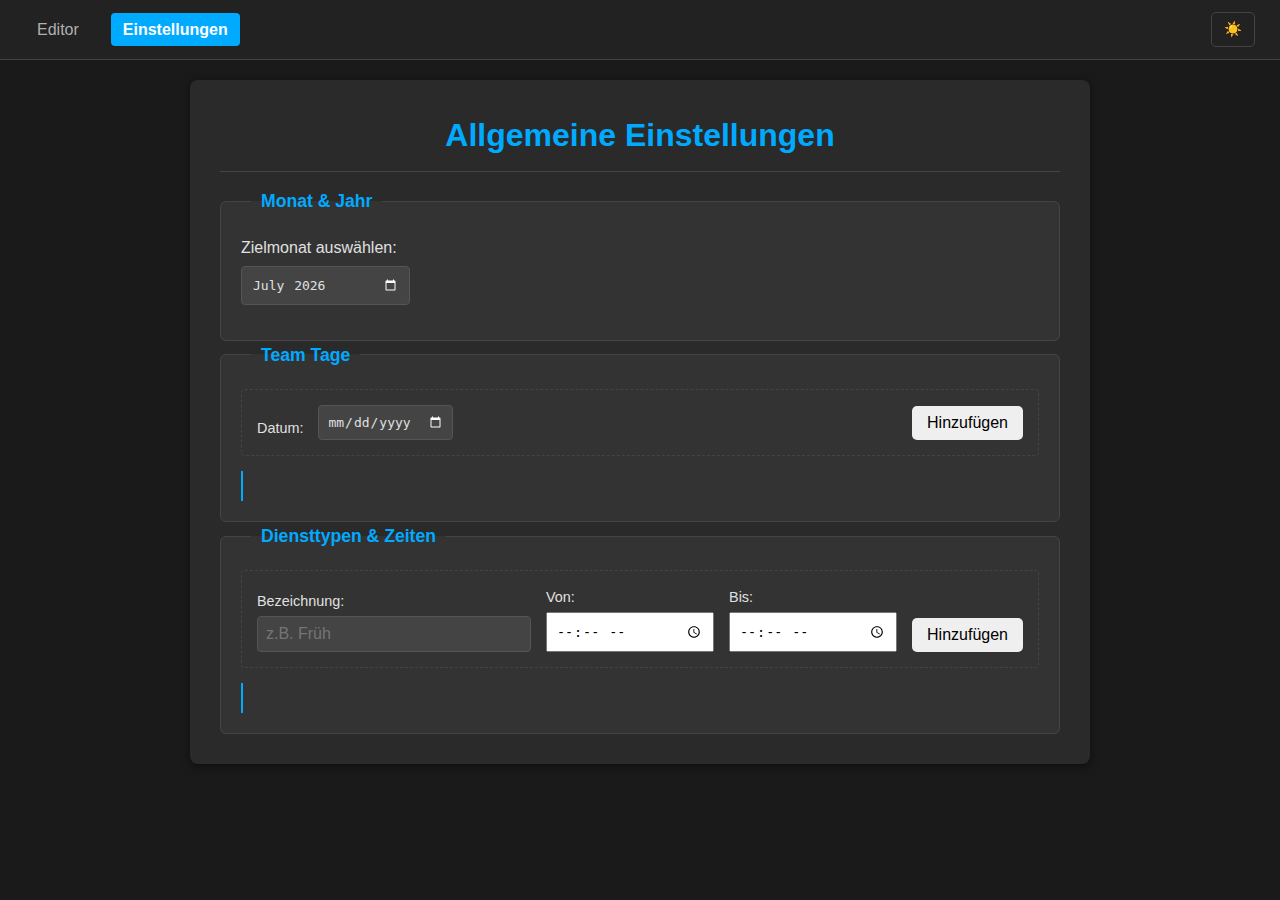
==== Büro/dienstplan/settings.html @ ad6ef198 "added settings" ====
<!DOCTYPE html>
<html lang="de">
<head>
    <meta charset="UTF-8">
    <meta name="viewport" content="width=device-width, initial-scale=1.0">
    <!-- Changed Title -->
    <title>JSON Editor - Allgemeine Einstellungen</title>
    <link rel="stylesheet" href="./style.css">
    <!-- Include theme handling script early -->
    <script>
        const savedTheme = localStorage.getItem('theme') || 'dark';
        document.documentElement.className = savedTheme + '-theme';
    </script>
</head>
<body>

    <nav class="navbar">
        <ul class="nav-links">
            <li><a href="index.html">Editor</a></li>
            <!-- Updated Link and Active Class -->
            <li><a href="settings.html" class="active">Einstellungen</a></li>
        </ul>
        <button id="theme-toggle-btn" class="theme-toggle" aria-label="Toggle Dark Mode">
             <!-- Icon/Text set by global script.js -->
        </button>
    </nav>

    <div class="content-container"> <!-- Re-using content container style -->
        <h1>Allgemeine Einstellungen</h1>

        <!-- Month/Year Selection -->
        <fieldset>
            <legend>Monat & Jahr</legend>
            <div class="form-group">
                <label for="setting-month-year">Zielmonat auswählen:</label>
                <input type="month" id="setting-month-year">
            </div>
        </fieldset>

        <!-- Team Tage -->
        <fieldset>
            <legend>Team Tage</legend>
            <div class="settings-input-area"> <!-- New class for styling if needed -->
                <label for="team-day-input">Datum:</label>
                <input type="date" id="team-day-input">
                <span class="date-error" id="team-day-error"></span> <!-- Error span -->
                <button type="button" id="add-team-day-btn" class="add-item-btn">Hinzufügen</button>
            </div>
            <div class="settings-list-area" id="team-days-list">
                <!-- Added team days will appear here -->
            </div>
        </fieldset>

        <!-- Diensttypen und Zeiten -->
        <fieldset>
            <legend>Diensttypen & Zeiten</legend>
            <div class="settings-input-area shift-type-inputs"> <!-- New class for styling -->
                <div class="form-group">
                    <label for="shift-label-input">Bezeichnung:</label>
                    <input type="text" id="shift-label-input" placeholder="z.B. Früh">
                </div>
                <div class="form-group">
                    <label for="shift-start-time-input">Von:</label>
                    <input type="time" id="shift-start-time-input">
                </div>
                <div class="form-group">
                    <label for="shift-end-time-input">Bis:</label>
                    <input type="time" id="shift-end-time-input">
                </div>
                 <span class="date-error" id="shift-type-error"></span> <!-- Error span -->
                <button type="button" id="add-shift-type-btn" class="add-item-btn">Hinzufügen</button>
            </div>
            <div class="settings-list-area" id="shift-types-list">
                <!-- Added shift types will appear here -->
            </div>
        </fieldset>

    </div>

    <!-- Global script for theme toggle MUST BE FIRST -->
    <script src="script.js"></script>
    <!-- Page-specific script DEFER ensures DOM is ready -->
    <script src="settings.js" defer></script>
</body>
</html>
---- Büro/dienstplan/style.css ----
/* Basic Reset */
* {
    box-sizing: border-box;
    margin: 0;
    padding: 0;
}

/* --- THEME VARIABLES --- */
:root {
    --transition-speed: 0.3s;
}

/* --- BASE STYLES (Common to both themes) --- */
html {
    font-family: -apple-system, BlinkMacSystemFont, "Segoe UI", Roboto, Helvetica, Arial, sans-serif;
    line-height: 1.6;
    /* Smooth transitions for theme changes */
    transition: background-color var(--transition-speed) ease, color var(--transition-speed) ease;
}

body {
     padding-top: 60px; /* Account for fixed navbar height */
     background-color: var(--bg-color);
     color: var(--text-color);
}

/* --- NAVBAR STYLES --- */
.navbar {
    background-color: var(--navbar-bg);
    padding: 0 25px;
    position: fixed; /* Make navbar fixed */
    top: 0;
    left: 0;
    width: 100%;
    height: 60px; /* Fixed height */
    display: flex;
    justify-content: space-between;
    align-items: center;
    border-bottom: 1px solid var(--border-color);
    z-index: 1000; /* Ensure navbar stays on top */
     transition: background-color var(--transition-speed) ease, border-color var(--transition-speed) ease;
}

.nav-links {
    list-style: none;
    display: flex;
    gap: 20px;
}

.nav-links a {
    color: var(--link-color);
    text-decoration: none;
    font-weight: 500;
    padding: 8px 12px;
    border-radius: 4px;
    transition: background-color var(--transition-speed) ease, color var(--transition-speed) ease;
}

.nav-links a:hover {
    background-color: var(--link-hover-bg);
    color: var(--link-hover-color);
}

.nav-links a.active {
    background-color: var(--accent-color);
    color: var(--accent-text-color);
    font-weight: bold;
}

.theme-toggle {
    background: none;
    border: 1px solid var(--border-color);
    color: var(--text-color);
    padding: 8px 12px;
    border-radius: 5px;
    cursor: pointer;
    font-size: 0.9em;
    transition: background-color var(--transition-speed) ease, color var(--transition-speed) ease, border-color var(--transition-speed) ease;
}

.theme-toggle:hover {
     background-color: var(--button-hover-bg);
     border-color: var(--accent-color);
}


/* --- DARK THEME (Default or .dark-theme) --- */
html.dark-theme {
    --bg-color: #1a1a1a;
    --text-color: #e0e0e0;
    --navbar-bg: #222;
    --border-color: #444;
    --container-bg: #2a2a2a;
    --fieldset-bg: #333;
    --input-bg: #444;
    --input-border: #555;
    --input-invalid-border: #dc3545; /* Red for invalid */
    --error-text-color: #ff6666; /* Lighter red for dark theme */
    --button-hover-bg: #383838;
    --link-color: #b0b0b0;
    --link-hover-bg: #444;
    --link-hover-color: #fff;
    --accent-color: #00aaff;
    --accent-text-color: #ffffff;
    --code-bg: #111;
    --code-color: #f0f0f0;
    --shadow-color: rgba(0, 0, 0, 0.5);
    --date-picker-scheme: dark;
    --list-item-bg: #3a3a3a;
    --list-item-border: #555;

    /* Arbeitstag Button Colors */
    --arbeitstag-btn-bg: #555;
    --arbeitstag-btn-text: #ccc;
    --arbeitstag-btn-border: #666;
    --arbeitstag-btn-hover-bg: #666;
    --arbeitstag-btn-active-bg: var(--accent-color);
    --arbeitstag-btn-active-text: var(--accent-text-color);
    --arbeitstag-btn-active-border: var(--accent-color);
    --arbeitstag-btn-active-hover-bg: #0088dd; /* Slightly darker accent */

    /* Other Button specific colors */
    --btn-add-bg: #007bff;
    --btn-add-hover-bg: #0056b3;
    --btn-add-text: white;
    --btn-remove-bg: #dc3545;
    --btn-remove-hover-bg: #c82333;
    --btn-remove-text: white;
    --btn-load-bg: #ffc107;
    --btn-load-hover-bg: #e0a800;
    --btn-load-text: #333;
    --btn-export-bg: #28a745;
    --btn-export-hover-bg: #218838;
    --btn-export-text: white;
}

/* --- LIGHT THEME --- */
html.light-theme {
    --bg-color: #f4f4f4;
    --text-color: #333;
    --navbar-bg: #ffffff;
    --border-color: #ddd;
    --container-bg: #ffffff;
    --fieldset-bg: #f9f9f9;
    --input-bg: #ffffff;
    --input-border: #ccc;
    --input-invalid-border: #dc3545; /* Red for invalid */
    --error-text-color: #dc3545; /* Standard red for light theme */
    --button-hover-bg: #e9e9e9;
    --link-color: #007bff;
    --link-hover-bg: #e9ecef;
    --link-hover-color: #0056b3;
    --accent-color: #007bff;
    --accent-text-color: #ffffff;
    --code-bg: #eef;
    --code-color: #333;
    --shadow-color: rgba(0, 0, 0, 0.1);
    --date-picker-scheme: light;
    --list-item-bg: #f0f0f0;
    --list-item-border: #e0e0e0;

     /* Arbeitstag Button Colors */
    --arbeitstag-btn-bg: #e9ecef;
    --arbeitstag-btn-text: #495057;
    --arbeitstag-btn-border: #ced4da;
    --arbeitstag-btn-hover-bg: #dee2e6;
    --arbeitstag-btn-active-bg: var(--accent-color);
    --arbeitstag-btn-active-text: var(--accent-text-color);
    --arbeitstag-btn-active-border: var(--accent-color);
    --arbeitstag-btn-active-hover-bg: #0056b3; /* Slightly darker accent */

     /* Other Button specific colors */
    --btn-add-bg: #007bff;
    --btn-add-hover-bg: #0056b3;
    --btn-add-text: white;
    --btn-remove-bg: #dc3545;
    --btn-remove-hover-bg: #c82333;
    --btn-remove-text: white;
    --btn-load-bg: #ffc107;
    --btn-load-hover-bg: #e0a800;
    --btn-load-text: #333;
    --btn-export-bg: #28a745;
    --btn-export-hover-bg: #218838;
    --btn-export-text: white;
}


/* --- CONTENT STYLING (Using CSS Variables) --- */

/* General Container Styling (for index.html) */
.editor-container {
    max-width: 800px;
    margin: 20px auto;
    padding: 30px;
    background-color: var(--container-bg);
    border-radius: 8px;
    box-shadow: 0 4px 15px var(--shadow-color);
    transition: background-color var(--transition-speed) ease, box-shadow var(--transition-speed) ease;
}

/* General Container Styling (for placeholder.html) */
.content-container {
    max-width: 900px;
    margin: 20px auto;
    padding: 30px;
    background-color: var(--container-bg);
    border-radius: 8px;
    box-shadow: 0 2px 10px var(--shadow-color);
     transition: background-color var(--transition-speed) ease, box-shadow var(--transition-speed) ease;
}
.content-container h1 { /* Style heading on placeholder */
     color: var(--accent-color);
     margin-bottom: 15px;
     border-bottom: 1px solid var(--border-color);
     padding-bottom: 10px;
}

/* Headings */
h1 {
    color: var(--accent-color);
    border-bottom: 1px solid var(--border-color);
    padding-bottom: 10px;
    margin-bottom: 20px;
    text-align: center;
    transition: color var(--transition-speed) ease, border-color var(--transition-speed) ease;
}
h2 { /* General H2 styling if needed */
    color: var(--accent-color);
    border-bottom: 1px solid var(--border-color);
    padding-bottom: 10px;
    margin-bottom: 20px;
    text-align: center;
    transition: color var(--transition-speed) ease, border-color var(--transition-speed) ease;
    margin-top: 30px;
    font-size: 1.2em;
}


/* Form Styling */
form {
    display: flex;
    flex-direction: column;
    gap: 25px;
}

fieldset {
    border: 1px solid var(--border-color);
    padding: 20px;
    border-radius: 6px;
    background-color: var(--fieldset-bg);
    transition: background-color var(--transition-speed) ease, border-color var(--transition-speed) ease;
}

legend {
    font-weight: bold;
    color: var(--accent-color);
    padding: 0 10px;
    margin-left: 10px;
    font-size: 1.1em;
    transition: color var(--transition-speed) ease;
}

.form-group {
    margin-bottom: 15px;
}

label {
    display: block;
    margin-bottom: 5px;
    font-weight: 500;
    color: var(--text-color);
     transition: color var(--transition-speed) ease;
}

input[type="text"],
input[type="number"],
input[type="date"] {
    /* Applied specifically where needed now */
    padding: 10px;
    border: 1px solid var(--input-border);
    background-color: var(--input-bg);
    color: var(--text-color);
    border-radius: 4px;
    box-sizing: border-box;
    font-size: 1em;
    transition: background-color var(--transition-speed) ease, color var(--transition-speed) ease, border-color var(--transition-speed) ease;
}
input[type="text"], input[type="number"] {
     width: calc(100% - 22px); /* Maintain for basic inputs */
}

input[type="date"] {
    color-scheme: var(--date-picker-scheme);
}

/* Style for invalid date inputs */
input.invalid-date {
    border-color: var(--input-invalid-border) !important;
}


/* Arbeitstage Buttons Styling */
.arbeitstage-buttons {
    display: flex;
    flex-wrap: wrap;
    gap: 10px;
    padding-top: 10px;
}

.arbeitstag-btn {
    padding: 8px 15px;
    border: 1px solid var(--arbeitstag-btn-border);
    background-color: var(--arbeitstag-btn-bg);
    color: var(--arbeitstag-btn-text);
    border-radius: 20px;
    cursor: pointer;
    font-size: 0.9em;
    font-weight: 500;
    min-width: 50px;
    text-align: center;
    transition: background-color 0.2s ease, color 0.2s ease, border-color 0.2s ease, transform 0.1s ease;
    user-select: none;
}

.arbeitstag-btn:hover {
    background-color: var(--arbeitstag-btn-hover-bg);
    transform: translateY(-1px);
}

.arbeitstag-btn.active {
    background-color: var(--arbeitstag-btn-active-bg);
    color: var(--arbeitstag-btn-active-text);
    border-color: var(--arbeitstag-btn-active-border);
    font-weight: bold;
}

.arbeitstag-btn.active:hover {
    background-color: var(--arbeitstag-btn-active-hover-bg);
}


/* --- Date Range Input Area & List Area Styling --- */

.date-range-input-area {
    display: flex;
    flex-wrap: wrap;
    align-items: center;
    gap: 10px;
    margin-bottom: 15px;
    padding: 10px;
    border: 1px dashed var(--border-color);
    border-radius: 4px;
}

.date-range-input-area label {
    margin-bottom: 0;
    white-space: nowrap;
    flex-shrink: 0;
}

.date-range-input-area input[type="date"] {
    flex-grow: 1;
    min-width: 130px;
    width: auto;
}

/* Adjust single date input area */
.date-range-input-area.single-date input[type="date"] {
    flex-grow: 0; /* Don't let it grow excessively */
    width: 160px; /* Set a reasonable width */
}

.date-range-input-area .add-item-btn {
    background-color: var(--btn-add-bg);
    color: var(--btn-add-text);
    padding: 8px 15px;
    font-size: 0.9em;
    margin-left: auto;
    flex-shrink: 0;
}
.date-range-input-area .add-item-btn:hover {
    background-color: var(--btn-add-hover-bg);
}


/* Error message styling for Input Area */
.date-range-input-area .date-error {
    color: var(--error-text-color);
    font-size: 0.8em;
    display: none;
    width: 100%;
    text-align: left;
    padding-left: 15px;
    margin-top: 3px;
    flex-basis: 100%;
    order: 5;
}


/* List Area Styling */
.date-range-list-area {
    display: flex;
    flex-direction: column;
    gap: 8px;
    margin-top: 10px;
    padding-left: 10px;
    border-left: 2px solid var(--accent-color);
    min-height: 20px;
}

/* Styling for each added item in the list */
.added-date-item {
    display: flex;
    align-items: center;
    justify-content: space-between;
    gap: 15px;
    padding: 8px 12px;
    background-color: var(--list-item-bg);
    border: 1px solid var(--list-item-border);
    border-radius: 4px;
    font-size: 0.95em;
}

.added-date-item span {
    white-space: nowrap;
}

.added-date-item .remove-item-btn {
    background-color: var(--btn-remove-bg);
    color: var(--btn-remove-text);
    padding: 4px 8px;
    font-size: 0.8em;
    flex-shrink: 0;
    border-radius: 3px;
}
.added-date-item .remove-item-btn:hover {
    background-color: var(--btn-remove-hover-bg);
}


/* --- General Buttons --- */
button { /* General button reset */
    padding: 10px 18px;
    border: none;
    border-radius: 5px;
    cursor: pointer;
    font-size: 1em;
    transition: background-color 0.2s ease, color 0.2s ease, opacity 0.2s ease;
    font-weight: 500;
}
button:hover {
     transform: none; /* Reset any global transforms */
}

/* Keep specific styles for action buttons */
.actions {
    display: flex;
    justify-content: center;
    gap: 15px;
    flex-wrap: wrap;
    margin-top: 20px;
}

button.load-btn {
    background-color: var(--btn-load-bg);
    color: var(--btn-load-text);
    padding: 12px 25px;
    font-size: 1.1em;
    min-width: 150px;
    border-radius: 5px;
}
button.load-btn:hover { background-color: var(--btn-load-hover-bg); }

button.export-btn {
    background-color: var(--btn-export-bg);
    color: var(--btn-export-text);
    padding: 12px 25px;
    font-size: 1.1em;
    min-width: 150px;
    border-radius: 5px;
}
button.export-btn:hover { background-color: var(--btn-export-hover-bg); }

/* --- Settings Page Specific Styles --- */

/* Container for input elements + button in settings */
.settings-input-area {
    display: flex;
    flex-wrap: wrap; /* Allow wrapping on smaller screens */
    align-items: flex-end; /* Align items based on their bottom edge */
    gap: 15px; /* Spacing between elements */
    padding: 15px;
    border: 1px dashed var(--border-color);
    border-radius: 4px;
    margin-bottom: 15px;
}

/* Allow labels and inputs to be grouped vertically */
.settings-input-area .form-group {
    display: flex;
    flex-direction: column;
    gap: 3px;
    margin-bottom: 0; /* Remove default margin */
    flex-grow: 1; /* Allow input groups to grow */
}

.settings-input-area label {
    margin-bottom: 0;
    font-size: 0.9em;
    white-space: nowrap;
}

.settings-input-area input[type="date"],
.settings-input-area input[type="time"],
.settings-input-area input[type="text"] {
    width: auto; /* Override form-wide width */
    min-width: 130px; /* Ensure minimum usable width */
    padding: 8px; /* Slightly smaller padding */
}
/* Specific width for time inputs */
.settings-input-area input[type="time"] {
    min-width: 100px;
}


/* Style the shift type input area specifically if needed */
.settings-input-area.shift-type-inputs {
     /* Uses flex-wrap from .settings-input-area */
}

/* Ensure button aligns nicely */
.settings-input-area .add-item-btn {
    margin-left: auto; /* Push button to the right */
    flex-shrink: 0; /* Prevent button from shrinking */
    height: fit-content; /* Align with bottom of inputs */
    padding: 8px 15px; /* Match input padding */
    margin-bottom: 0; /* Align baseline */
}

/* Error message styling */
.settings-input-area .date-error {
    color: var(--error-text-color);
    font-size: 0.85em;
    display: none; /* Initially hidden */
    width: 100%; /* Take full width */
    text-align: left;
    margin-top: 5px; /* Space from inputs */
    flex-basis: 100%; /* Ensure it takes a new line */
    order: 5; /* Place it after inputs/button */
    padding-left: 5px;
}


/* List area styling for settings */
.settings-list-area {
    display: flex;
    flex-direction: column;
    gap: 8px;
    margin-top: 15px;
    padding-left: 15px;
    border-left: 2px solid var(--accent-color);
    min-height: 30px; /* Visual minimum height */
}

/* Styling for added list items (generic base) */
.settings-list-area .list-item {
    display: flex;
    align-items: center;
    justify-content: space-between;
    gap: 15px;
    padding: 8px 12px;
    background-color: var(--list-item-bg);
    border: 1px solid var(--list-item-border);
    border-radius: 4px;
    font-size: 0.95em;
}

.settings-list-area .list-item span {
    white-space: nowrap;
    overflow: hidden;
    text-overflow: ellipsis; /* Prevent long text overflow */
}

/* Specific remove button style for lists */
.settings-list-area .remove-item-btn {
    background-color: transparent; /* Make it less prominent */
    color: var(--error-text-color); /* Use error color */
    padding: 2px 6px;
    font-size: 1.1em; /* Make X slightly larger */
    line-height: 1;
    font-weight: bold;
    flex-shrink: 0;
    border-radius: 50%; /* Make it round */
    border: 1px solid transparent; /* Placeholder for hover */
    min-width: 24px;
    min-height: 24px;
    text-align: center;
}
.settings-list-area .remove-item-btn:hover {
    background-color: var(--error-text-color);
    color: var(--container-bg); /* White/Black depending on theme */
    border-color: var(--error-text-color);
}

/* Adjust month input width if needed */
#setting-month-year {
    padding: 10px;
    border: 1px solid var(--input-border);
    background-color: var(--input-bg);
    color: var(--text-color);
    border-radius: 4px;
    font-size: 1em;
    max-width: 200px; /* Prevent it from becoming too wide */
    color-scheme: var(--date-picker-scheme);
}
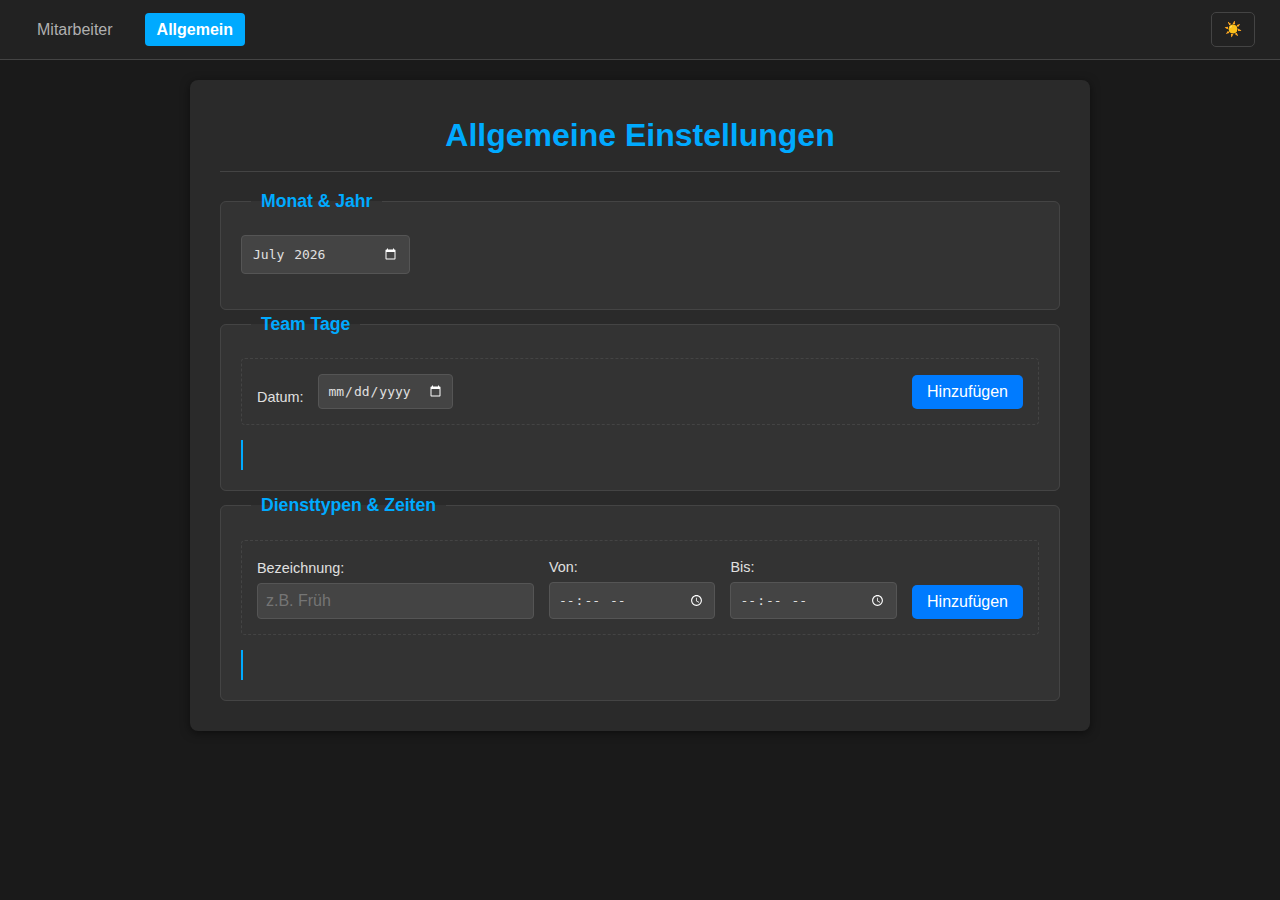
==== commit 3410c55d: "updates" ====
--- a/Büro/dienstplan/settings.html
+++ b/Büro/dienstplan/settings.html
@@ -16,9 +16,9 @@
 
     <nav class="navbar">
         <ul class="nav-links">
-            <li><a href="index.html">Editor</a></li>
+            <li><a href="index.html">Mitarbeiter</a></li>
             <!-- Updated Link and Active Class -->
-            <li><a href="settings.html" class="active">Einstellungen</a></li>
+            <li><a href="settings.html" class="active">Allgemein</a></li>
         </ul>
         <button id="theme-toggle-btn" class="theme-toggle" aria-label="Toggle Dark Mode">
              <!-- Icon/Text set by global script.js -->
@@ -32,7 +32,6 @@
         <fieldset>
             <legend>Monat & Jahr</legend>
             <div class="form-group">
-                <label for="setting-month-year">Zielmonat auswählen:</label>
                 <input type="month" id="setting-month-year">
             </div>
         </fieldset>
--- a/Büro/dienstplan/style.css
+++ b/Büro/dienstplan/style.css
@@ -22,6 +22,7 @@
      padding-top: 60px; /* Account for fixed navbar height */
      background-color: var(--bg-color);
      color: var(--text-color);
+     transition: background-color var(--transition-speed) ease, color var(--transition-speed) ease; /* Add transition to body */
 }
 
 /* --- NAVBAR STYLES --- */
@@ -198,7 +199,7 @@
     transition: background-color var(--transition-speed) ease, box-shadow var(--transition-speed) ease;
 }
 
-/* General Container Styling (for placeholder.html) */
+/* General Container Styling (for settings.html) */
 .content-container {
     max-width: 900px;
     margin: 20px auto;
@@ -208,7 +209,7 @@
     box-shadow: 0 2px 10px var(--shadow-color);
      transition: background-color var(--transition-speed) ease, box-shadow var(--transition-speed) ease;
 }
-.content-container h1 { /* Style heading on placeholder */
+.content-container h1 { /* Style heading on settings page */
      color: var(--accent-color);
      margin-bottom: 15px;
      border-bottom: 1px solid var(--border-color);
@@ -216,7 +217,7 @@
 }
 
 /* Headings */
-h1 {
+h1 { /* Applies to index.html H1 too */
     color: var(--accent-color);
     border-bottom: 1px solid var(--border-color);
     padding-bottom: 10px;
@@ -237,7 +238,7 @@
 
 
 /* Form Styling */
-form {
+form { /* Applies to index.html form */
     display: flex;
     flex-direction: column;
     gap: 25px;
@@ -272,10 +273,12 @@
      transition: color var(--transition-speed) ease;
 }
 
+/* General Input Styling (applies theme) */
 input[type="text"],
 input[type="number"],
-input[type="date"] {
-    /* Applied specifically where needed now */
+input[type="date"],
+input[type="time"],
+input[type="month"] { /* Added month */
     padding: 10px;
     border: 1px solid var(--input-border);
     background-color: var(--input-bg);
@@ -285,11 +288,16 @@
     font-size: 1em;
     transition: background-color var(--transition-speed) ease, color var(--transition-speed) ease, border-color var(--transition-speed) ease;
 }
-input[type="text"], input[type="number"] {
-     width: calc(100% - 22px); /* Maintain for basic inputs */
-}
-
-input[type="date"] {
+/* Specific width for index.html text/number */
+#json-editor-form input[type="text"],
+#json-editor-form input[type="number"] {
+     width: calc(100% - 22px);
+}
+
+/* Theme for browser date/time/month pickers */
+input[type="date"],
+input[type="time"],
+input[type="month"] {
     color-scheme: var(--date-picker-scheme);
 }
 
@@ -339,7 +347,7 @@
 }
 
 
-/* --- Date Range Input Area & List Area Styling --- */
+/* --- Date Range Input Area & List Area Styling (index.html) --- */
 
 .date-range-input-area {
     display: flex;
@@ -350,6 +358,7 @@
     padding: 10px;
     border: 1px dashed var(--border-color);
     border-radius: 4px;
+    transition: border-color var(--transition-speed) ease; /* Added */
 }
 
 .date-range-input-area label {
@@ -361,7 +370,8 @@
 .date-range-input-area input[type="date"] {
     flex-grow: 1;
     min-width: 130px;
-    width: auto;
+    width: auto; /* Allow shrinking */
+    /* Inherits themed styles */
 }
 
 /* Adjust single date input area */
@@ -370,34 +380,32 @@
     width: 160px; /* Set a reasonable width */
 }
 
+/* Specific Layout for Add button in index.html */
 .date-range-input-area .add-item-btn {
-    background-color: var(--btn-add-bg);
-    color: var(--btn-add-text);
     padding: 8px 15px;
     font-size: 0.9em;
-    margin-left: auto;
+    margin-left: auto; /* Push to right */
     flex-shrink: 0;
-}
-.date-range-input-area .add-item-btn:hover {
-    background-color: var(--btn-add-hover-bg);
-}
-
+    /* Colors/hover inherited from global .add-item-btn rule */
+}
 
 /* Error message styling for Input Area */
-.date-range-input-area .date-error {
+.date-range-input-area .date-error,
+.settings-input-area .date-error { /* Shared error styling */
     color: var(--error-text-color);
     font-size: 0.8em;
-    display: none;
+    display: none; /* Hidden by default */
     width: 100%;
     text-align: left;
-    padding-left: 15px;
+    padding-left: 15px; /* Consistent padding */
     margin-top: 3px;
-    flex-basis: 100%;
-    order: 5;
-}
-
-
-/* List Area Styling */
+    flex-basis: 100%; /* Ensure it takes a new line */
+    order: 5; /* Place below inputs/button */
+    transition: color var(--transition-speed) ease; /* Added */
+}
+
+
+/* List Area Styling (index.html) */
 .date-range-list-area {
     display: flex;
     flex-direction: column;
@@ -406,9 +414,10 @@
     padding-left: 10px;
     border-left: 2px solid var(--accent-color);
     min-height: 20px;
-}
-
-/* Styling for each added item in the list */
+    transition: border-color var(--transition-speed) ease; /* Added */
+}
+
+/* Styling for each added item in the list (index.html) */
 .added-date-item {
     display: flex;
     align-items: center;
@@ -419,12 +428,14 @@
     border: 1px solid var(--list-item-border);
     border-radius: 4px;
     font-size: 0.95em;
+    transition: background-color var(--transition-speed) ease, border-color var(--transition-speed) ease; /* Added */
 }
 
 .added-date-item span {
     white-space: nowrap;
 }
 
+/* Specific Remove Button for index.html list */
 .added-date-item .remove-item-btn {
     background-color: var(--btn-remove-bg);
     color: var(--btn-remove-text);
@@ -432,70 +443,29 @@
     font-size: 0.8em;
     flex-shrink: 0;
     border-radius: 3px;
+    transition: background-color 0.2s ease; /* Specific transition */
 }
 .added-date-item .remove-item-btn:hover {
     background-color: var(--btn-remove-hover-bg);
 }
 
 
-/* --- General Buttons --- */
-button { /* General button reset */
-    padding: 10px 18px;
-    border: none;
-    border-radius: 5px;
-    cursor: pointer;
-    font-size: 1em;
-    transition: background-color 0.2s ease, color 0.2s ease, opacity 0.2s ease;
-    font-weight: 500;
-}
-button:hover {
-     transform: none; /* Reset any global transforms */
-}
-
-/* Keep specific styles for action buttons */
-.actions {
-    display: flex;
-    justify-content: center;
-    gap: 15px;
-    flex-wrap: wrap;
-    margin-top: 20px;
-}
-
-button.load-btn {
-    background-color: var(--btn-load-bg);
-    color: var(--btn-load-text);
-    padding: 12px 25px;
-    font-size: 1.1em;
-    min-width: 150px;
-    border-radius: 5px;
-}
-button.load-btn:hover { background-color: var(--btn-load-hover-bg); }
-
-button.export-btn {
-    background-color: var(--btn-export-bg);
-    color: var(--btn-export-text);
-    padding: 12px 25px;
-    font-size: 1.1em;
-    min-width: 150px;
-    border-radius: 5px;
-}
-button.export-btn:hover { background-color: var(--btn-export-hover-bg); }
-
 /* --- Settings Page Specific Styles --- */
 
 /* Container for input elements + button in settings */
 .settings-input-area {
     display: flex;
-    flex-wrap: wrap; /* Allow wrapping on smaller screens */
-    align-items: flex-end; /* Align items based on their bottom edge */
-    gap: 15px; /* Spacing between elements */
+    flex-wrap: wrap;
+    align-items: flex-end;
+    gap: 15px;
     padding: 15px;
     border: 1px dashed var(--border-color);
     border-radius: 4px;
     margin-bottom: 15px;
-}
-
-/* Allow labels and inputs to be grouped vertically */
+    transition: border-color var(--transition-speed) ease; /* Added */
+}
+
+/* Group label/input vertically in settings */
 .settings-input-area .form-group {
     display: flex;
     flex-direction: column;
@@ -510,46 +480,28 @@
     white-space: nowrap;
 }
 
+/* Input sizing within settings */
 .settings-input-area input[type="date"],
 .settings-input-area input[type="time"],
 .settings-input-area input[type="text"] {
     width: auto; /* Override form-wide width */
     min-width: 130px; /* Ensure minimum usable width */
     padding: 8px; /* Slightly smaller padding */
-}
-/* Specific width for time inputs */
+    /* Inherits background, color, border from the main input rule */
+}
 .settings-input-area input[type="time"] {
     min-width: 100px;
 }
 
-
-/* Style the shift type input area specifically if needed */
-.settings-input-area.shift-type-inputs {
-     /* Uses flex-wrap from .settings-input-area */
-}
-
-/* Ensure button aligns nicely */
+/* Specific Layout for Add button in settings.html */
 .settings-input-area .add-item-btn {
-    margin-left: auto; /* Push button to the right */
-    flex-shrink: 0; /* Prevent button from shrinking */
-    height: fit-content; /* Align with bottom of inputs */
-    padding: 8px 15px; /* Match input padding */
-    margin-bottom: 0; /* Align baseline */
-}
-
-/* Error message styling */
-.settings-input-area .date-error {
-    color: var(--error-text-color);
-    font-size: 0.85em;
-    display: none; /* Initially hidden */
-    width: 100%; /* Take full width */
-    text-align: left;
-    margin-top: 5px; /* Space from inputs */
-    flex-basis: 100%; /* Ensure it takes a new line */
-    order: 5; /* Place it after inputs/button */
-    padding-left: 5px;
-}
-
+     margin-left: auto;
+     flex-shrink: 0;
+     height: fit-content; /* Align with bottom of inputs */
+     padding: 8px 15px; /* Match input padding */
+     margin-bottom: 0; /* Align baseline */
+     /* Colors/hover inherited from global .add-item-btn rule */
+}
 
 /* List area styling for settings */
 .settings-list-area {
@@ -560,9 +512,10 @@
     padding-left: 15px;
     border-left: 2px solid var(--accent-color);
     min-height: 30px; /* Visual minimum height */
-}
-
-/* Styling for added list items (generic base) */
+    transition: border-color var(--transition-speed) ease; /* Added */
+}
+
+/* Styling for added list items (settings.html - generic base) */
 .settings-list-area .list-item {
     display: flex;
     align-items: center;
@@ -573,6 +526,7 @@
     border: 1px solid var(--list-item-border);
     border-radius: 4px;
     font-size: 0.95em;
+    transition: background-color var(--transition-speed) ease, border-color var(--transition-speed) ease; /* Added */
 }
 
 .settings-list-area .list-item span {
@@ -581,35 +535,91 @@
     text-overflow: ellipsis; /* Prevent long text overflow */
 }
 
-/* Specific remove button style for lists */
+/* Specific Remove Button for settings.html list */
 .settings-list-area .remove-item-btn {
-    background-color: transparent; /* Make it less prominent */
-    color: var(--error-text-color); /* Use error color */
+    background-color: transparent;
+    color: var(--error-text-color);
     padding: 2px 6px;
-    font-size: 1.1em; /* Make X slightly larger */
+    font-size: 1.1em;
     line-height: 1;
     font-weight: bold;
     flex-shrink: 0;
-    border-radius: 50%; /* Make it round */
-    border: 1px solid transparent; /* Placeholder for hover */
+    border-radius: 50%;
+    border: 1px solid transparent;
     min-width: 24px;
     min-height: 24px;
     text-align: center;
+    transition: background-color 0.2s ease, color 0.2s ease, border-color 0.2s ease; /* Added */
 }
 .settings-list-area .remove-item-btn:hover {
     background-color: var(--error-text-color);
-    color: var(--container-bg); /* White/Black depending on theme */
+    color: var(--container-bg); /* Contrast text */
     border-color: var(--error-text-color);
 }
 
-/* Adjust month input width if needed */
+
+/* --- General Buttons --- */
+button { /* General button reset */
+    padding: 10px 18px;
+    border: none;
+    border-radius: 5px;
+    cursor: pointer;
+    font-size: 1em;
+    transition: background-color 0.2s ease, color 0.2s ease, opacity 0.2s ease, transform 0.1s ease; /* Added transform */
+    font-weight: 500;
+}
+button:hover {
+     /* Can add a slight transform effect globally if desired */
+     /* transform: translateY(-1px); */
+}
+
+/* Global Themed Style for Add Buttons */
+button.add-item-btn {
+    background-color: var(--btn-add-bg);
+    color: var(--btn-add-text);
+    /* Inherits base button transition */
+}
+button.add-item-btn:hover {
+    background-color: var(--btn-add-hover-bg);
+}
+/* Note: Specific layout styles (like margin-left: auto) remain in the
+   .date-range-input-area .add-item-btn and
+   .settings-input-area .add-item-btn rules */
+
+
+/* Styles for action buttons (Load/Save on index.html) */
+.actions {
+    display: flex;
+    justify-content: center;
+    gap: 15px;
+    flex-wrap: wrap;
+    margin-top: 20px;
+}
+
+button.load-btn {
+    background-color: var(--btn-load-bg);
+    color: var(--btn-load-text);
+    padding: 12px 25px;
+    font-size: 1.1em;
+    min-width: 150px;
+    border-radius: 5px;
+}
+button.load-btn:hover { background-color: var(--btn-load-hover-bg); }
+
+button.export-btn {
+    background-color: var(--btn-export-bg);
+    color: var(--btn-export-text);
+    padding: 12px 25px;
+    font-size: 1.1em;
+    min-width: 150px;
+    border-radius: 5px;
+}
+button.export-btn:hover { background-color: var(--btn-export-hover-bg); }
+
+
+/* Specific styling for month input on settings.html */
 #setting-month-year {
-    padding: 10px;
-    border: 1px solid var(--input-border);
-    background-color: var(--input-bg);
-    color: var(--text-color);
-    border-radius: 4px;
-    font-size: 1em;
+    /* padding, border, background-color, color, border-radius, font-size, transition inherited from general input rule */
     max-width: 200px; /* Prevent it from becoming too wide */
-    color-scheme: var(--date-picker-scheme);
+    /* color-scheme inherited from date/time/month rule */
 }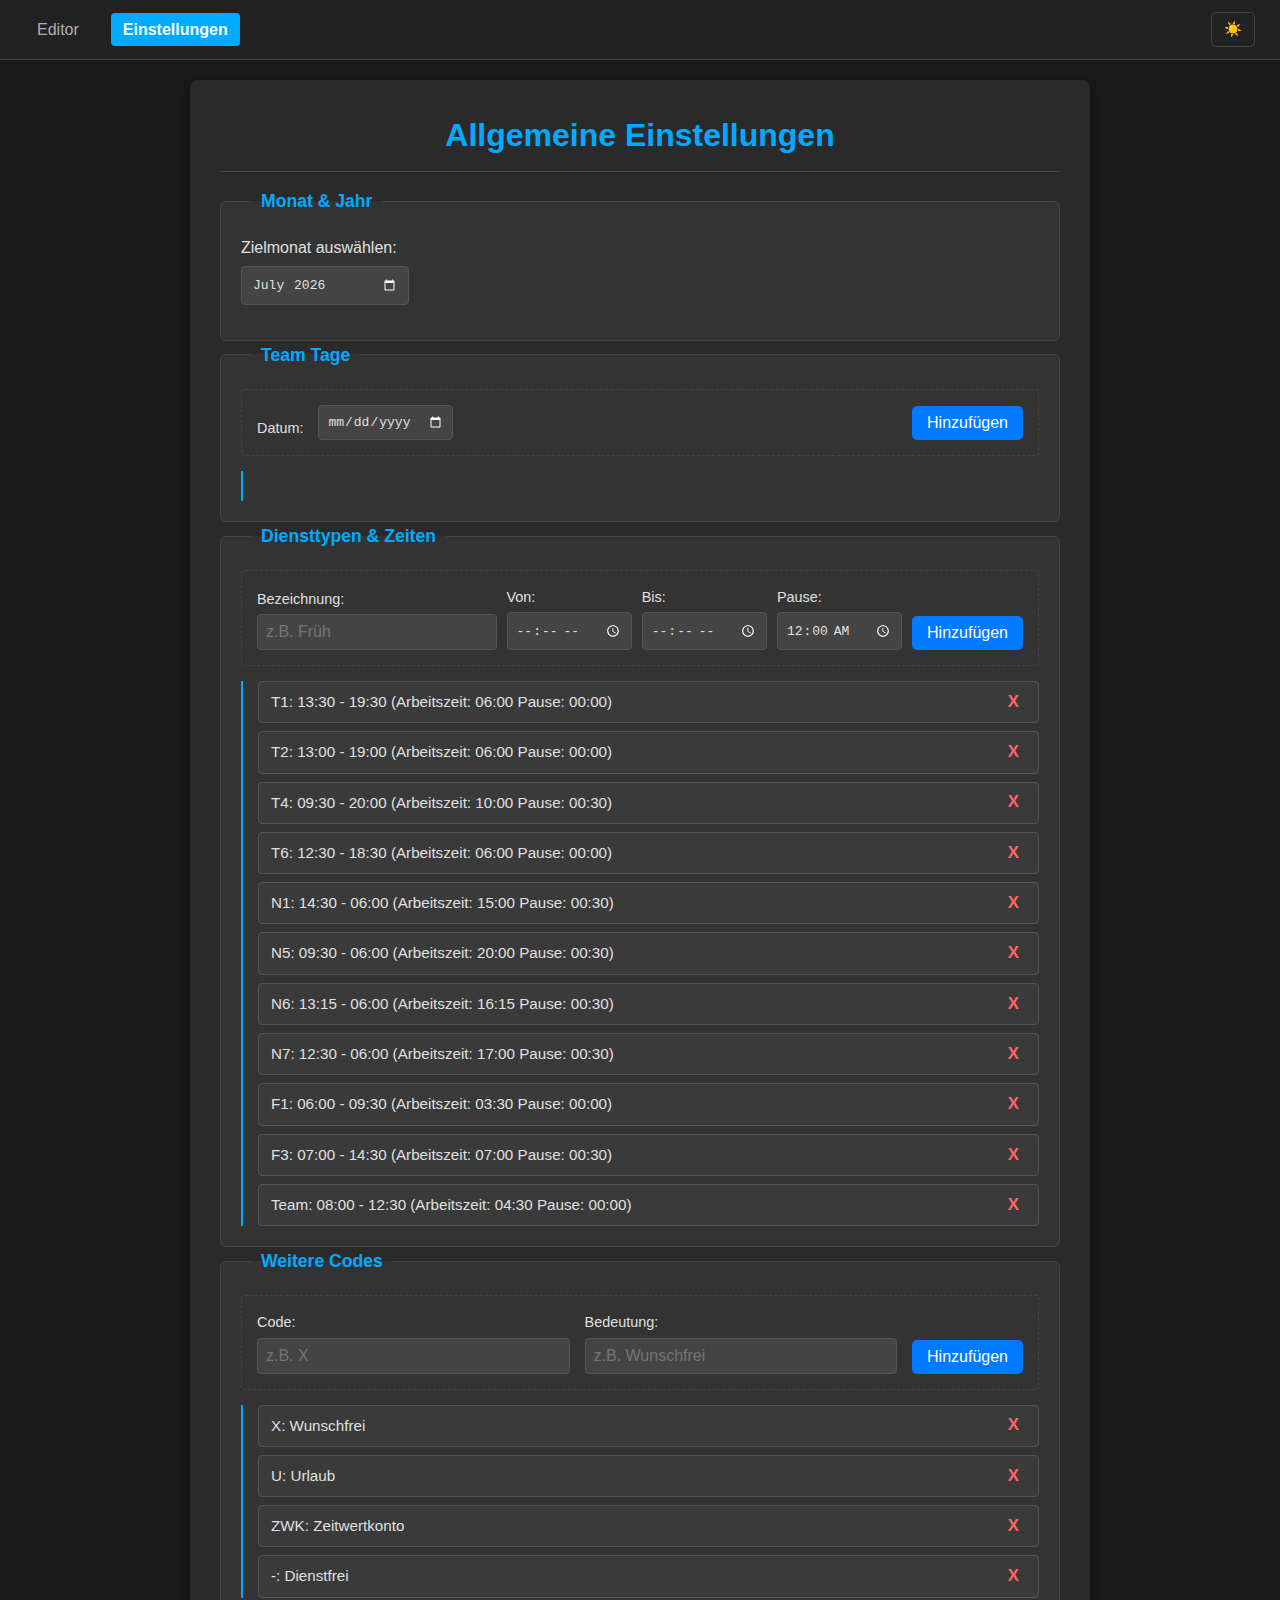
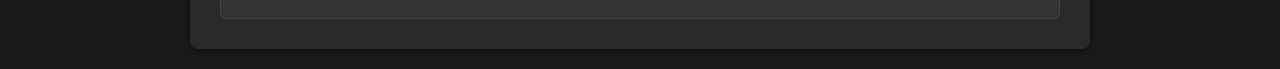
==== commit 7f82dd48: "lazy commit" ====
--- a/Büro/dienstplan/settings.html
+++ b/Büro/dienstplan/settings.html
@@ -3,57 +3,47 @@
 <head>
     <meta charset="UTF-8">
     <meta name="viewport" content="width=device-width, initial-scale=1.0">
-    <!-- Changed Title -->
-    <title>JSON Editor - Allgemeine Einstellungen</title>
+    <title>Dienstplan Helfer</title>
     <link rel="stylesheet" href="./style.css">
-    <!-- Include theme handling script early -->
     <script>
         const savedTheme = localStorage.getItem('theme') || 'dark';
         document.documentElement.className = savedTheme + '-theme';
     </script>
 </head>
 <body>
-
     <nav class="navbar">
         <ul class="nav-links">
-            <li><a href="index.html">Mitarbeiter</a></li>
-            <!-- Updated Link and Active Class -->
-            <li><a href="settings.html" class="active">Allgemein</a></li>
+            <li><a href="index.html">Editor</a></li>
+            <li><a href="settings.html" class="active">Einstellungen</a></li>
         </ul>
-        <button id="theme-toggle-btn" class="theme-toggle" aria-label="Toggle Dark Mode">
-             <!-- Icon/Text set by global script.js -->
-        </button>
+        <button id="theme-toggle-btn" class="theme-toggle" aria-label="Toggle Dark Mode"></button>
     </nav>
 
-    <div class="content-container"> <!-- Re-using content container style -->
+    <div class="content-container">
         <h1>Allgemeine Einstellungen</h1>
 
-        <!-- Month/Year Selection -->
         <fieldset>
             <legend>Monat & Jahr</legend>
-            <div class="form-group">
-                <input type="month" id="setting-month-year">
-            </div>
+             <div class="form-group">
+                 <label for="setting-month-year">Zielmonat auswählen:</label>
+                 <input type="month" id="setting-month-year">
+             </div>
         </fieldset>
 
-        <!-- Team Tage -->
         <fieldset>
             <legend>Team Tage</legend>
-            <div class="settings-input-area"> <!-- New class for styling if needed -->
+            <div class="settings-input-area">
                 <label for="team-day-input">Datum:</label>
                 <input type="date" id="team-day-input">
-                <span class="date-error" id="team-day-error"></span> <!-- Error span -->
+                <span class="date-error" id="team-day-error"></span>
                 <button type="button" id="add-team-day-btn" class="add-item-btn">Hinzufügen</button>
             </div>
-            <div class="settings-list-area" id="team-days-list">
-                <!-- Added team days will appear here -->
-            </div>
+            <div class="settings-list-area" id="team-days-list"></div>
         </fieldset>
 
-        <!-- Diensttypen und Zeiten -->
         <fieldset>
             <legend>Diensttypen & Zeiten</legend>
-            <div class="settings-input-area shift-type-inputs"> <!-- New class for styling -->
+            <div class="settings-input-area shift-type-inputs">
                 <div class="form-group">
                     <label for="shift-label-input">Bezeichnung:</label>
                     <input type="text" id="shift-label-input" placeholder="z.B. Früh">
@@ -66,19 +56,37 @@
                     <label for="shift-end-time-input">Bis:</label>
                     <input type="time" id="shift-end-time-input">
                 </div>
-                 <span class="date-error" id="shift-type-error"></span> <!-- Error span -->
+                <!-- START: New Pause Input -->
+                <div class="form-group">
+                    <label for="shift-pause-time-input">Pause:</label>
+                    <input type="time" id="shift-pause-time-input" value="00:00" step="900"> <!-- Default 00:00, 15min steps -->
+                </div>
+                <!-- END: New Pause Input -->
+                 <span class="date-error" id="shift-type-error"></span>
                 <button type="button" id="add-shift-type-btn" class="add-item-btn">Hinzufügen</button>
             </div>
-            <div class="settings-list-area" id="shift-types-list">
-                <!-- Added shift types will appear here -->
-            </div>
+            <div class="settings-list-area" id="shift-types-list"></div>
         </fieldset>
 
+        <fieldset>
+            <legend>Weitere Codes</legend>
+            <div class="settings-input-area other-code-inputs">
+                <div class="form-group">
+                    <label for="code-label-input">Code:</label>
+                    <input type="text" id="code-label-input" placeholder="z.B. X" maxlength="5">
+                </div>
+                <div class="form-group">
+                    <label for="code-desc-input">Bedeutung:</label>
+                    <input type="text" id="code-desc-input" placeholder="z.B. Wunschfrei">
+                </div>
+                 <span class="date-error" id="code-error"></span>
+                <button type="button" id="add-code-btn" class="add-item-btn">Hinzufügen</button>
+            </div>
+            <div class="settings-list-area" id="codes-list"></div>
+        </fieldset>
     </div>
 
-    <!-- Global script for theme toggle MUST BE FIRST -->
     <script src="script.js"></script>
-    <!-- Page-specific script DEFER ensures DOM is ready -->
     <script src="settings.js" defer></script>
 </body>
 </html>--- a/Büro/dienstplan/style.css
+++ b/Büro/dienstplan/style.css
@@ -622,4 +622,21 @@
     /* padding, border, background-color, color, border-radius, font-size, transition inherited from general input rule */
     max-width: 200px; /* Prevent it from becoming too wide */
     /* color-scheme inherited from date/time/month rule */
+}
+
+.settings-input-area.shift-type-inputs {
+     /* Ensure inputs can shrink/wrap if needed */
+     gap: 10px; /* Maybe reduce gap slightly */
+}
+
+.settings-input-area.shift-type-inputs .form-group {
+    min-width: 100px; /* Ensure minimum width for each group */
+    flex-basis: auto; /* Allow natural sizing based on content */
+    /* flex-grow: 1; */ /* You might remove grow if you prefer fixed widths */
+}
+
+/* Optional: Specific width for pause input if needed */
+#shift-pause-time-input {
+    min-width: 80px; /* Smaller width for pause */
+    width: auto;
 }